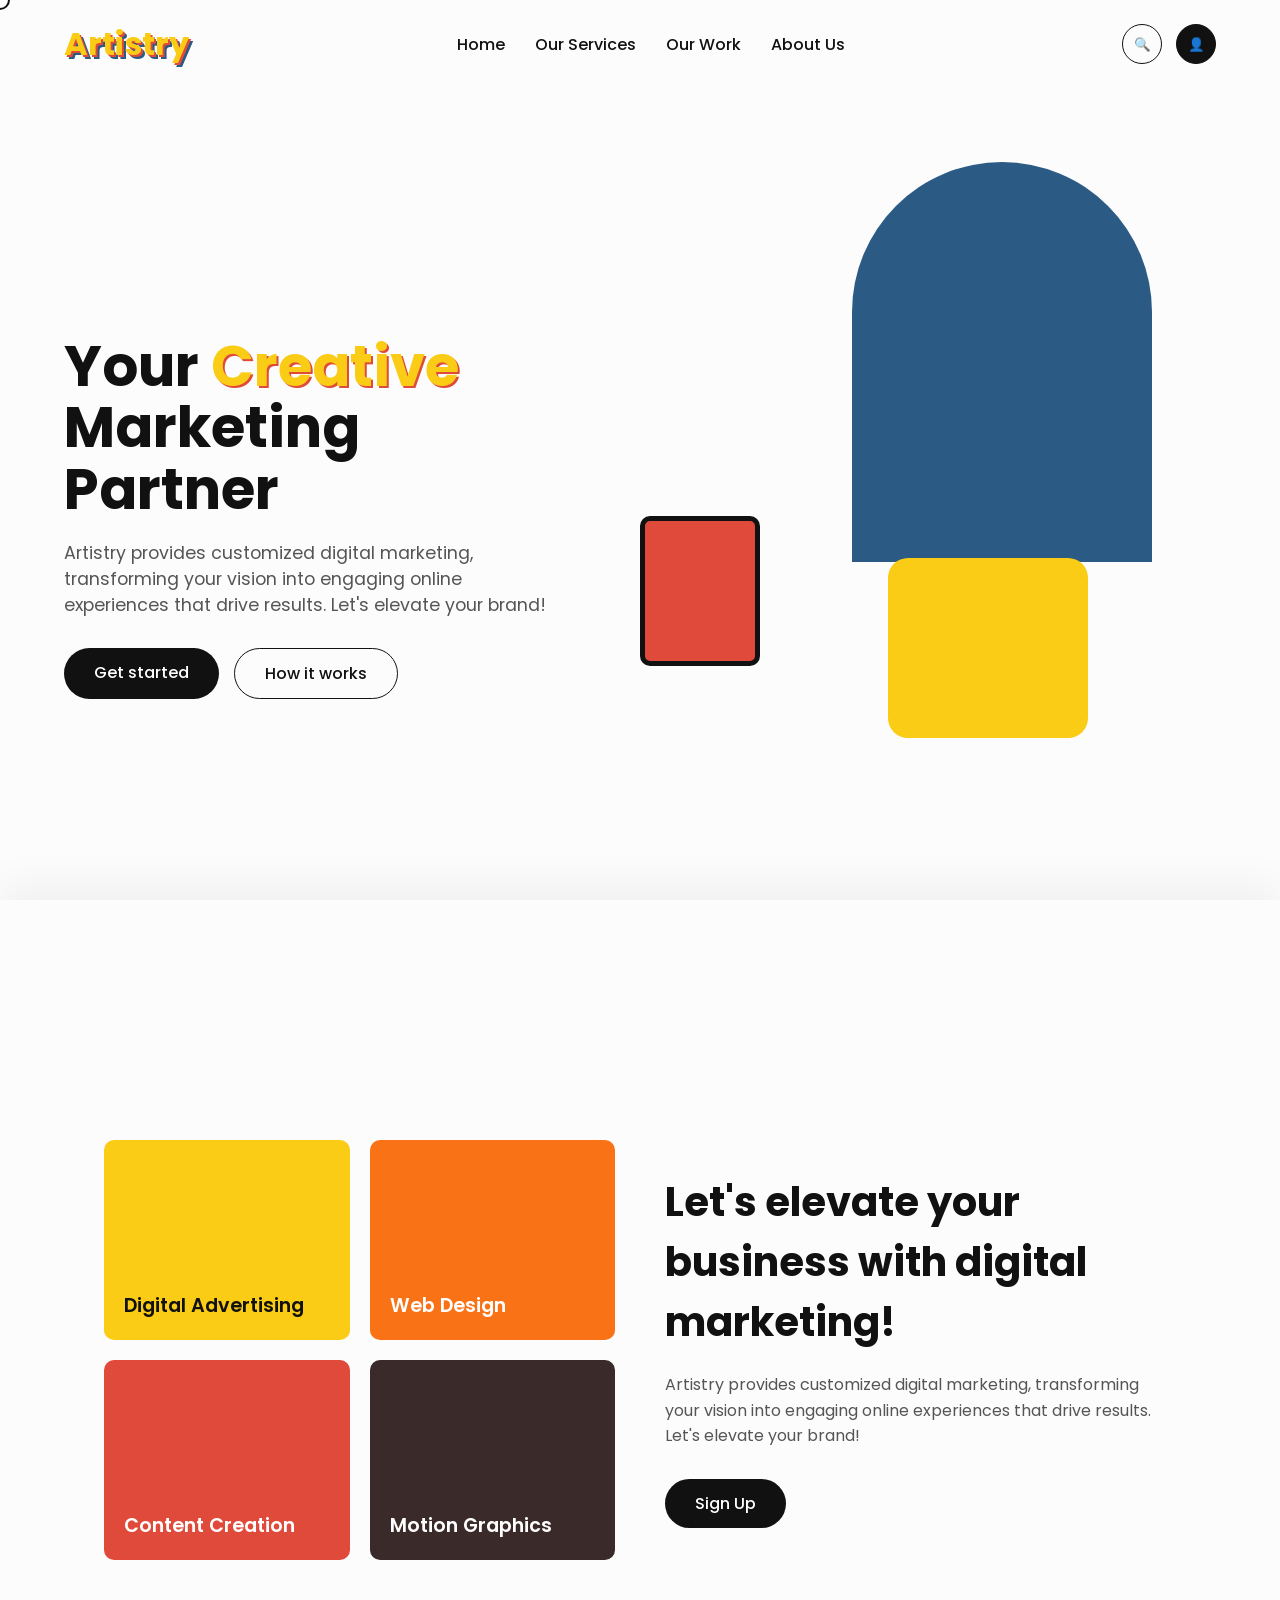
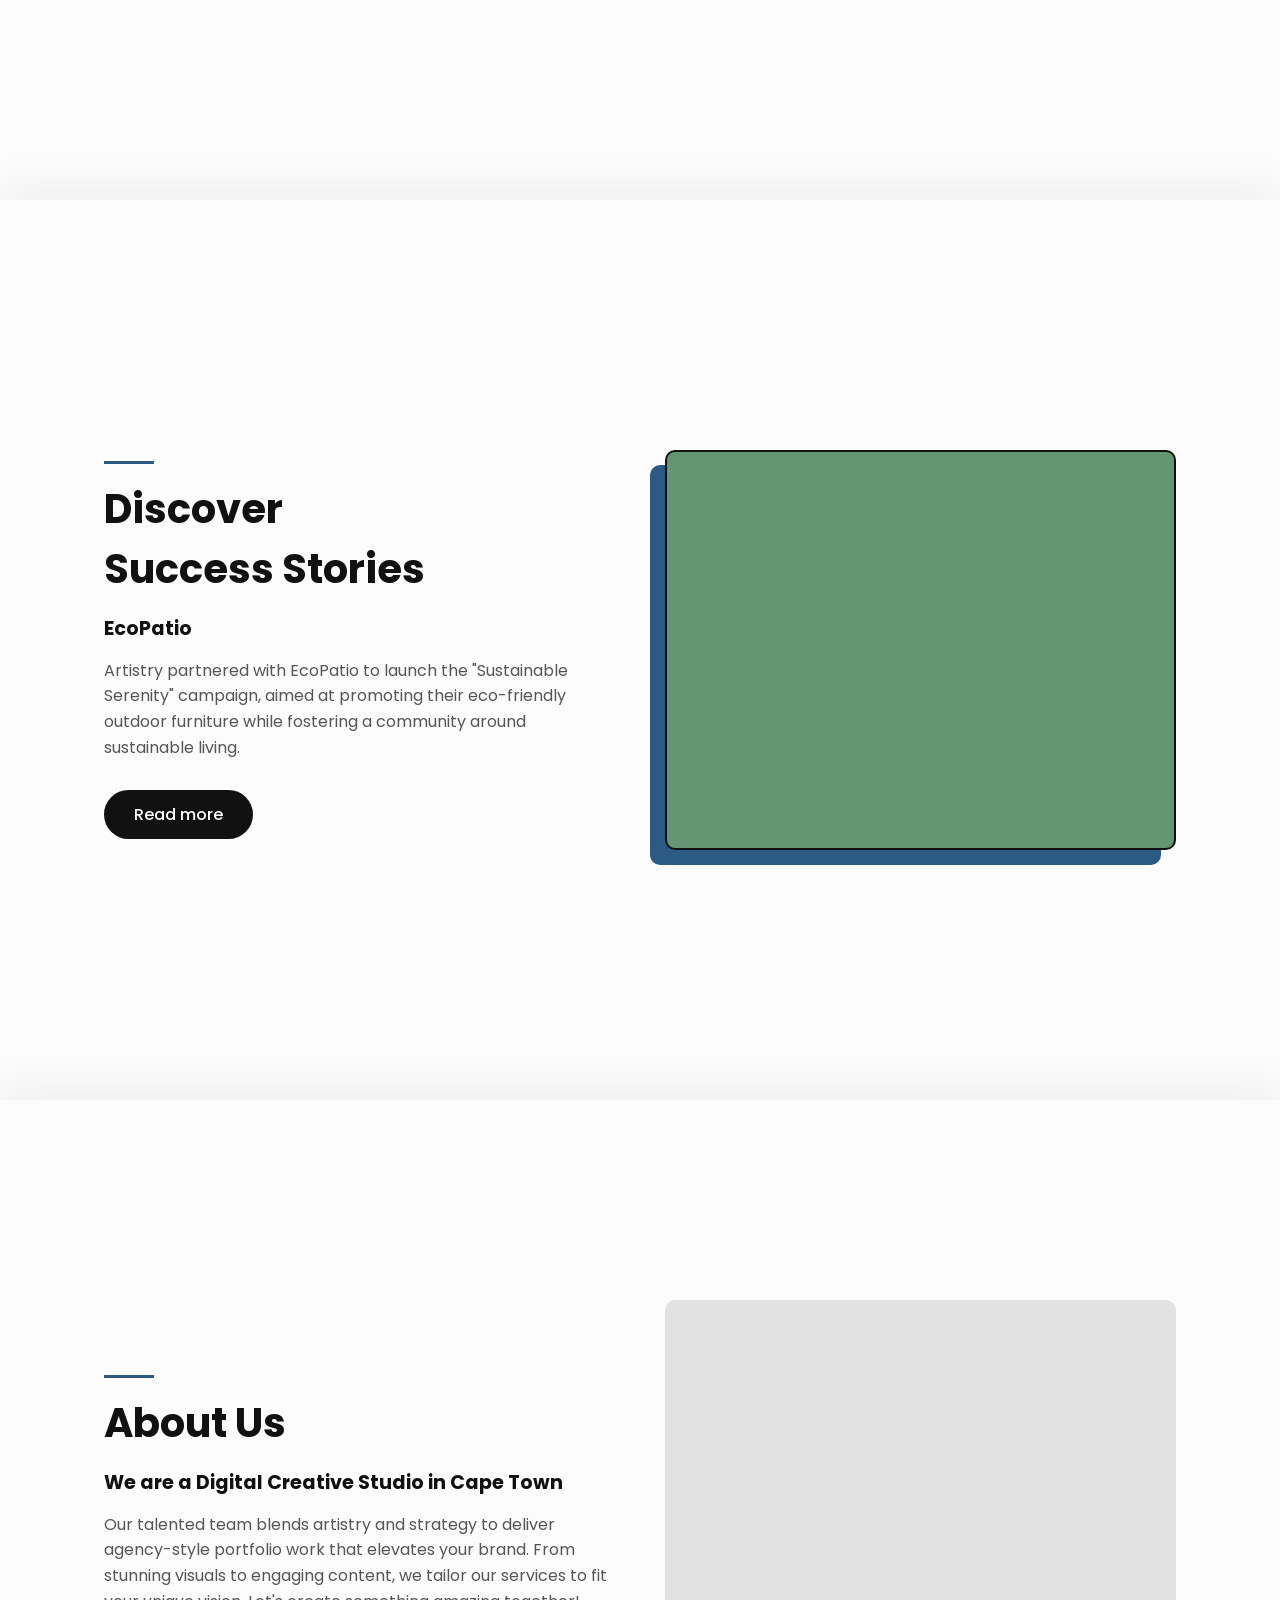
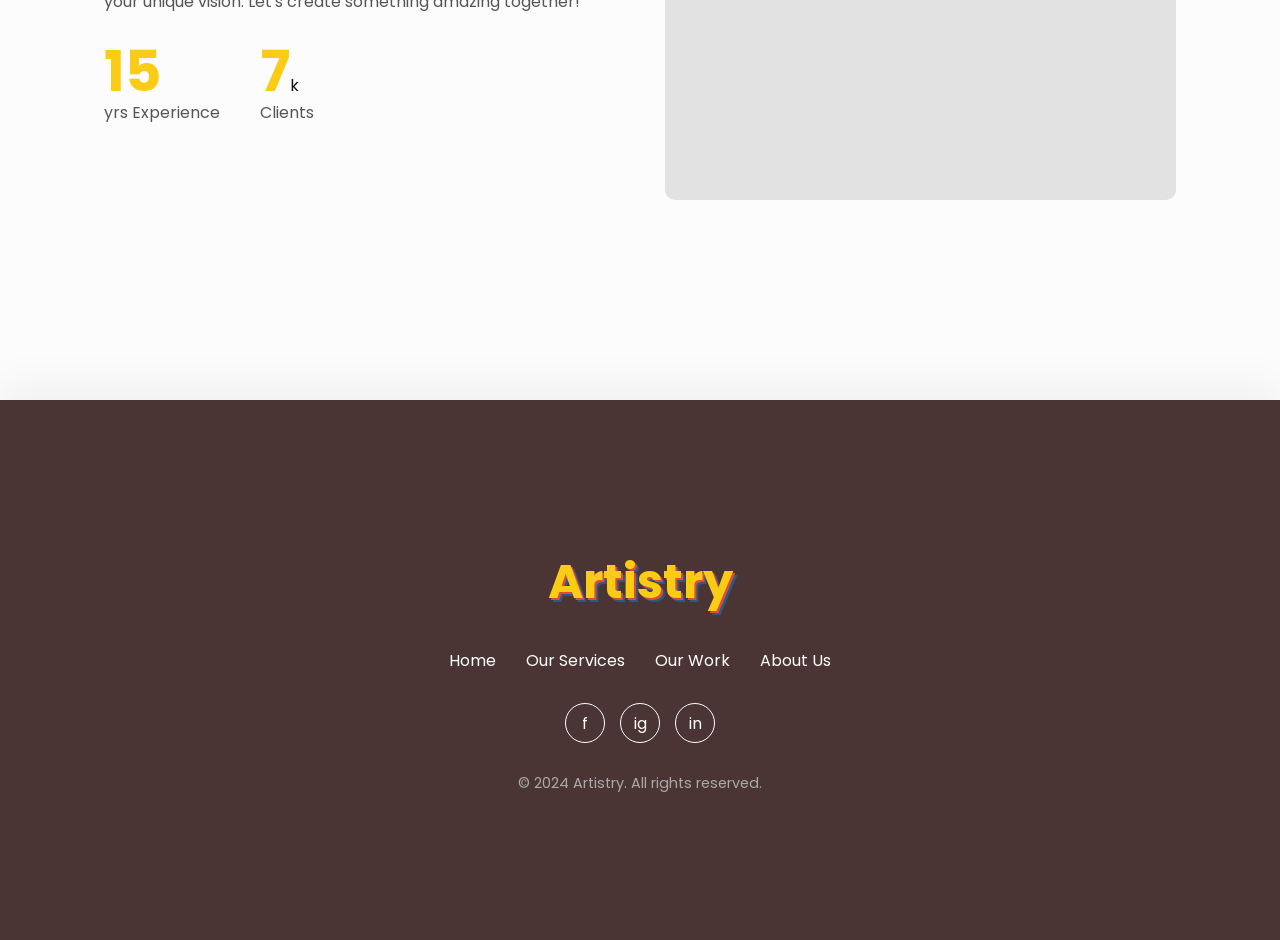
==== portfolio/index.html @ f127de45 "Rename portfolio page to index" ====
<!DOCTYPE html>
<html lang="en">
<head>
    <meta charset="UTF-8">
    <meta name="viewport" content="width=device-width, initial-scale=1.0">
    <title>Artistry | Digital Marketing Partner</title>
    <!-- Updated CSS File Reference -->
    <link rel="stylesheet" href="portfolio1.css">
    <link rel="preconnect" href="https://fonts.googleapis.com">
    <link rel="preconnect" href="https://fonts.gstatic.com" crossorigin>
    <link href="https://fonts.googleapis.com/css2?family=Poppins:wght@300;400;500;600;700&display=swap" rel="stylesheet">
</head>
<body>
    <!-- Custom Cursor -->
    <div class="custom-cursor"></div>

    <!-- Navigation -->
    <header class="navbar">
        <div class="logo">Artistry</div>
        <nav>
            <a href="#home">Home</a>
            <a href="#services">Our Services</a>
            <a href="#work">Our Work</a>
            <a href="#about">About Us</a>
        </nav>
        <div class="nav-actions">
            <button class="icon-btn">🔍</button>
            <button class="icon-btn profile">👤</button>
        </div>
    </header>

    <!-- Main Container for Stacking Effect -->
    <main class="stacking-container">

        <!-- SECTION 1: Hero (Full Screen, Parallax, Day-to-Night) -->
        <section id="home" class="hero stack-section">
            <div class="day-night-overlay"></div>

            <div class="hero-content parallax" data-speed="0.2">
                <h1>Your <span class="highlight">Creative</span><br>Marketing Partner</h1>
                <p>Artistry provides customized digital marketing, transforming your vision into engaging online experiences that drive results. Let's elevate your brand!</p>
                <div class="hero-buttons">
                    <a href="#" class="btn btn-primary">Get started</a>
                    <a href="#" class="btn btn-secondary">How it works</a>
                </div>
            </div>

            <!-- Parallax Decorative Elements -->
            <div class="hero-visuals">
                <div class="graphic-element lamp parallax" data-speed="0.05"></div>
                <div class="graphic-element frame parallax" data-speed="0.4"></div>
                <div class="graphic-element chair parallax" data-speed="0.15"></div>
            </div>
        </section>

        <!-- SECTION 2: Services -->
        <section id="services" class="services stack-section">
            <div class="services-grid">
                <div class="service-cards">
                    <div class="card card-yellow">Digital Advertising</div>
                    <div class="card card-orange">Web Design</div>
                    <div class="card card-red">Content Creation</div>
                    <div class="card card-dark">Motion Graphics</div>
                </div>
                <div class="services-text">
                    <h2>Let's elevate your business with digital marketing!</h2>
                    <p>Artistry provides customized digital marketing, transforming your vision into engaging online experiences that drive results. Let's elevate your brand!</p>
                    <a href="#" class="btn btn-primary">Sign Up</a>
                </div>
            </div>
        </section>

        <!-- SECTION 3: Success Stories -->
        <section id="work" class="success-stories stack-section">
            <div class="stories-container">
                <div class="stories-text">
                    <div class="section-line"></div>
                    <h2>Discover<br>Success Stories</h2>
                    <h3>EcoPatio</h3>
                    <p>Artistry partnered with EcoPatio to launch the "Sustainable Serenity" campaign, aimed at promoting their eco-friendly outdoor furniture while fostering a community around sustainable living.</p>
                    <a href="#" class="btn btn-primary">Read more</a>
                </div>
                <div class="stories-visual">
                    <!-- Placeholder for the papercraft image -->
                    <div class="visual-box"></div>
                </div>
            </div>
        </section>

        <!-- SECTION 4: About Us -->
        <section id="about" class="about-us stack-section">
            <div class="about-container">
                <div class="about-text">
                    <div class="section-line"></div>
                    <h2>About Us</h2>
                    <h3>We are a Digital Creative Studio in Cape Town</h3>
                    <p>Our talented team blends artistry and strategy to deliver agency-style portfolio work that elevates your brand. From stunning visuals to engaging content, we tailor our services to fit your unique vision. Let's create something amazing together!</p>
                    <div class="stats">
                        <div class="stat-item">
                            <span class="stat-number" data-target="15">0</span>
                            <span class="stat-label">yrs Experience</span>
                        </div>
                        <div class="stat-item">
                            <span class="stat-number" data-target="7">0</span>k
                            <span class="stat-label">Clients</span>
                        </div>
                    </div>
                </div>
                <div class="about-image">
                    <div class="image-placeholder"></div>
                </div>
            </div>
        </section>

        <!-- SECTION 5: Footer -->
        <footer class="footer stack-section">
            <div class="footer-container">
                <h2 class="footer-logo">Artistry</h2>
                <nav class="footer-nav">
                    <a href="#home">Home</a>
                    <a href="#services">Our Services</a>
                    <a href="#work">Our Work</a>
                    <a href="#about">About Us</a>
                </nav>
                <div class="social-icons">
                    <a href="#" class="social-icon">f</a>
                    <a href="#" class="social-icon">ig</a>
                    <a href="#" class="social-icon">in</a>
                </div>
                <p class="copyright">&copy; 2024 Artistry. All rights reserved.</p>
            </div>
        </footer>

    </main>

    <!-- Updated JS File Reference -->
    <script src="portfolio1.js"></script>
</body>
</html>
---- portfolio/portfolio1.css ----
/* --- Base & Reset --- */
* {
    margin: 0;
    padding: 0;
    box-sizing: border-box;
    cursor: none; /* Hide default cursor for custom cursor */
}

body {
    font-family: 'Poppins', sans-serif;
    color: #111;
    background-color: #fcfcfc;
    overflow-x: hidden;
}

/* Custom Cursor */
.custom-cursor {
    width: 20px;
    height: 20px;
    border: 2px solid #111;
    border-radius: 50%;
    position: fixed;
    pointer-events: none;
    z-index: 9999;
    transform: translate(-50%, -50%);
    transition: transform 0.1s ease-out, background-color 0.2s ease;
}

/* --- Navigation --- */
.navbar {
    position: fixed;
    top: 0;
    width: 100%;
    display: flex;
    justify-content: space-between;
    align-items: center;
    padding: 20px 5%;
    z-index: 100;
    background: transparent;
    transition: background 0.3s ease;
}

.logo {
    font-size: 2rem;
    font-weight: 700;
    color: #facc15;
    text-shadow: 2px 2px 0px #e04a3a, 4px 4px 0px #2b5b84;
}

.navbar nav {
    display: flex;
    gap: 30px;
}

.navbar nav a {
    text-decoration: none;
    color: #111;
    font-weight: 500;
    transition: color 0.3s;
}

.navbar nav a:hover {
    color: #e04a3a;
}

.nav-actions .icon-btn {
    background: none;
    border: 1px solid #111;
    border-radius: 50%;
    width: 40px;
    height: 40px;
    margin-left: 10px;
}

.nav-actions .profile {
    background: #111;
    color: #fff;
}

/* --- Stacking Container Logic --- */
.stacking-container {
    position: relative;
}

.stack-section {
    position: sticky;
    top: 0;
    min-height: 100vh;
    width: 100%;
    overflow: hidden;
    background-color: #fcfcfc; /* Default background masks the previous section */
    box-shadow: 0 -15px 40px rgba(0, 0, 0, 0.05); /* Shadow for depth when stacking */
    display: flex;
    align-items: center;
    justify-content: center;
}

/* --- Buttons --- */
.btn {
    padding: 12px 30px;
    border-radius: 30px;
    text-decoration: none;
    font-weight: 500;
    display: inline-block;
    transition: transform 0.2s, box-shadow 0.2s;
}

.btn:hover {
    transform: translateY(-3px);
    box-shadow: 0 5px 15px rgba(0,0,0,0.1);
}

.btn-primary {
    background: #111;
    color: #fff;
}

.btn-secondary {
    background: transparent;
    color: #111;
    border: 1px solid #111;
}

/* --- Section 1: Hero --- */
.hero {
    background-color: #fcfcfc; /* Day background */
    justify-content: flex-start;
    padding: 0 5%;
    z-index: 1; /* Bottom of the stack */
}

/* The Blue Hue Nighttime Overlay */
.day-night-overlay {
    position: absolute;
    top: 0;
    left: 0;
    width: 100%;
    height: 100%;
    background: linear-gradient(135deg, #0f172a 0%, #1e3a8a 100%);
    opacity: 0; /* Starts hidden, JS handles scroll fade */
    z-index: 1;
    pointer-events: none;
    mix-blend-mode: multiply; /* Blends nicely with background elements */
    transition: opacity 0.1s ease-out;
}

.hero-content {
    max-width: 500px;
    z-index: 2;
    position: relative;
    margin-top: 15vh;
}

.hero h1 {
    font-size: 3.5rem;
    line-height: 1.1;
    margin-bottom: 20px;
}

.hero .highlight {
    color: #facc15;
    text-shadow: 2px 2px 0px #e04a3a;
}

.hero p {
    font-size: 1.1rem;
    color: #555;
    margin-bottom: 30px;
}

.hero-buttons {
    display: flex;
    gap: 15px;
}

.hero-visuals {
    position: absolute;
    right: 5%;
    top: 10%;
    width: 50%;
    height: 80%;
    z-index: 0;
}

/* Placeholder styles for hero visual elements to demonstrate parallax */
.graphic-element {
    position: absolute;
    border-radius: 10px;
}

.lamp {
    width: 300px;
    height: 400px;
    background: #2b5b84;
    right: 10%;
    top: 10%;
    border-radius: 200px 200px 0 0;
}

.chair {
    width: 200px;
    height: 180px;
    background: #facc15;
    right: 20%;
    bottom: 10%;
    border-radius: 20px;
}

.frame {
    width: 120px;
    height: 150px;
    background: #e04a3a;
    left: 10%;
    bottom: 20%;
    border: 5px solid #111;
}

/* --- Section 2: Services --- */
.services {
    z-index: 2;
}

.services-grid {
    display: flex;
    max-width: 1200px;
    gap: 50px;
    align-items: center;
    width: 100%;
    padding: 0 5%;
}

.service-cards {
    flex: 1;
    display: grid;
    grid-template-columns: 1fr 1fr;
    gap: 20px;
    position: relative;
}

.card {
    height: 200px;
    border-radius: 10px;
    display: flex;
    align-items: flex-end;
    padding: 20px;
    font-size: 1.2rem;
    font-weight: 600;
    color: #fff;
}

.card-yellow { background: #facc15; color: #111; }
.card-orange { background: #f97316; }
.card-red { background: #e04a3a; }
.card-dark { background: #3a2a2a; }

.services-text {
    flex: 1;
}

.services-text h2 {
    font-size: 2.5rem;
    margin-bottom: 20px;
}

.services-text p {
    color: #555;
    margin-bottom: 30px;
    line-height: 1.6;
}

/* --- Section 3: Success Stories --- */
.success-stories {
    z-index: 3;
    background-color: #fcfcfc;
}

.stories-container {
    display: flex;
    max-width: 1200px;
    gap: 50px;
    align-items: center;
    width: 100%;
    padding: 0 5%;
}

.section-line {
    width: 50px;
    height: 3px;
    background-color: #2b5b84;
    margin-bottom: 15px;
}

.stories-text { flex: 1; }
.stories-text h2 { font-size: 2.5rem; margin-bottom: 15px; }
.stories-text h3 { font-size: 1.2rem; margin-bottom: 15px; }
.stories-text p { color: #555; margin-bottom: 30px; line-height: 1.6; }

.stories-visual {
    flex: 1;
}

.visual-box {
    width: 100%;
    height: 400px;
    background: #649673; /* Green background from image */
    border-radius: 10px;
    border: 2px solid #111;
    box-shadow: -15px 15px 0px #2b5b84;
}

/* --- Section 4: About Us --- */
.about-us {
    z-index: 4;
}

.about-container {
    display: flex;
    max-width: 1200px;
    gap: 50px;
    align-items: center;
    width: 100%;
    padding: 0 5%;
}

.about-text { flex: 1; }
.about-text h2 { font-size: 2.5rem; margin-bottom: 15px; }
.about-text h3 { font-size: 1.2rem; margin-bottom: 15px; }
.about-text p { color: #555; margin-bottom: 30px; line-height: 1.6; }

.stats {
    display: flex;
    gap: 40px;
}

.stat-number {
    font-size: 3.5rem;
    font-weight: 700;
    color: #facc15;
    line-height: 1;
}

.stat-label {
    display: block;
    color: #555;
}

.about-image { flex: 1; }
.image-placeholder {
    width: 100%;
    height: 500px;
    background: #e2e2e2;
    border-radius: 10px;
}

/* --- Section 5: Footer --- */
.footer {
    z-index: 5;
    background-color: #4a3434;
    color: #fff;
    min-height: 60vh; /* Footer doesn't need to be full screen */
}

.footer-container {
    text-align: center;
    width: 100%;
}

.footer-logo {
    font-size: 3rem;
    color: #facc15;
    text-shadow: 2px 2px 0px #e04a3a, 4px 4px 0px #2b5b84;
    margin-bottom: 30px;
}

.footer-nav {
    display: flex;
    justify-content: center;
    gap: 30px;
    margin-bottom: 30px;
}

.footer-nav a {
    color: #fff;
    text-decoration: none;
    transition: color 0.3s;
}

.footer-nav a:hover { color: #facc15; }

.social-icons {
    display: flex;
    justify-content: center;
    gap: 15px;
    margin-bottom: 30px;
}

.social-icon {
    width: 40px;
    height: 40px;
    border: 1px solid #fff;
    border-radius: 50%;
    display: flex;
    align-items: center;
    justify-content: center;
    color: #fff;
    text-decoration: none;
    transition: background 0.3s, color 0.3s;
}

.social-icon:hover {
    background: #fff;
    color: #4a3434;
}

.copyright {
    color: #aaa;
    font-size: 0.9rem;
}

/* Mobile Responsiveness */
@media (max-width: 768px) {
    .services-grid, .stories-container, .about-container {
        flex-direction: column;
    }
    .hero-visuals { display: none; }
    .hero h1 { font-size: 2.5rem; }
    .navbar nav { display: none; }
}
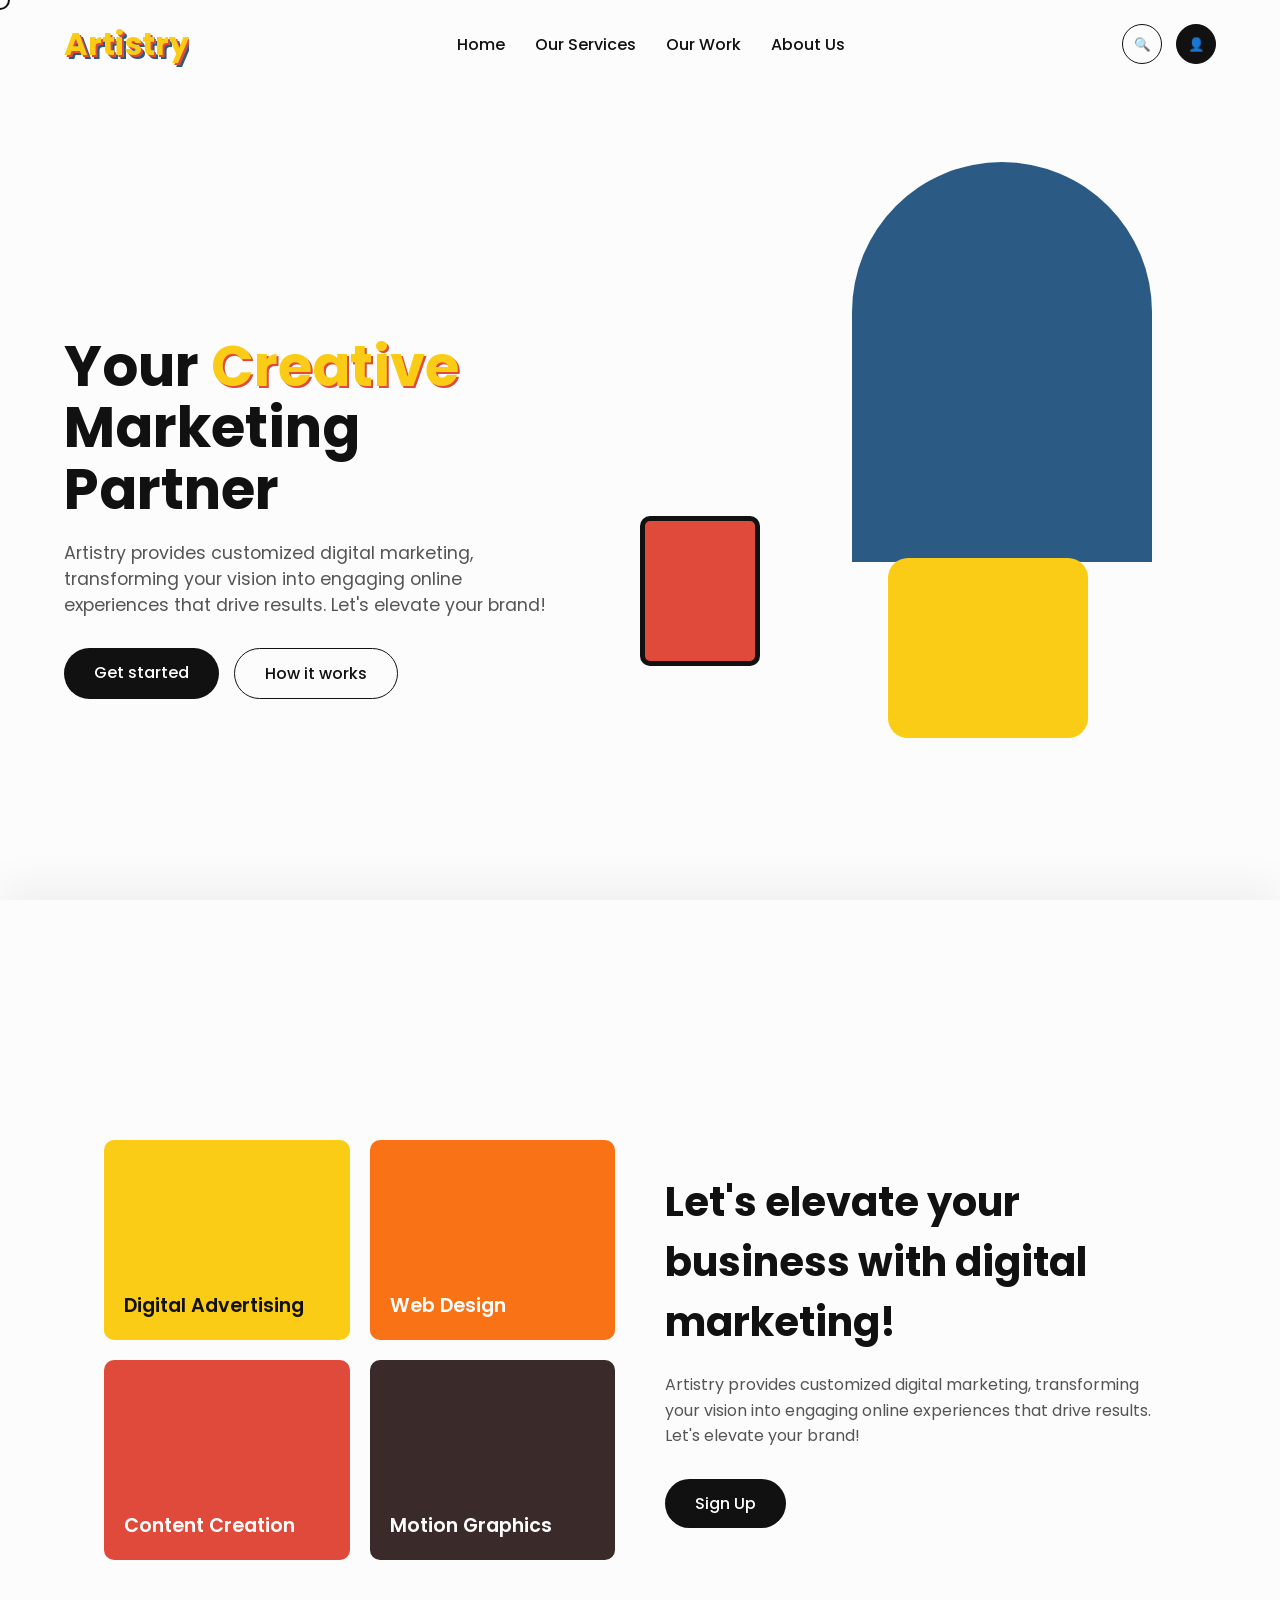
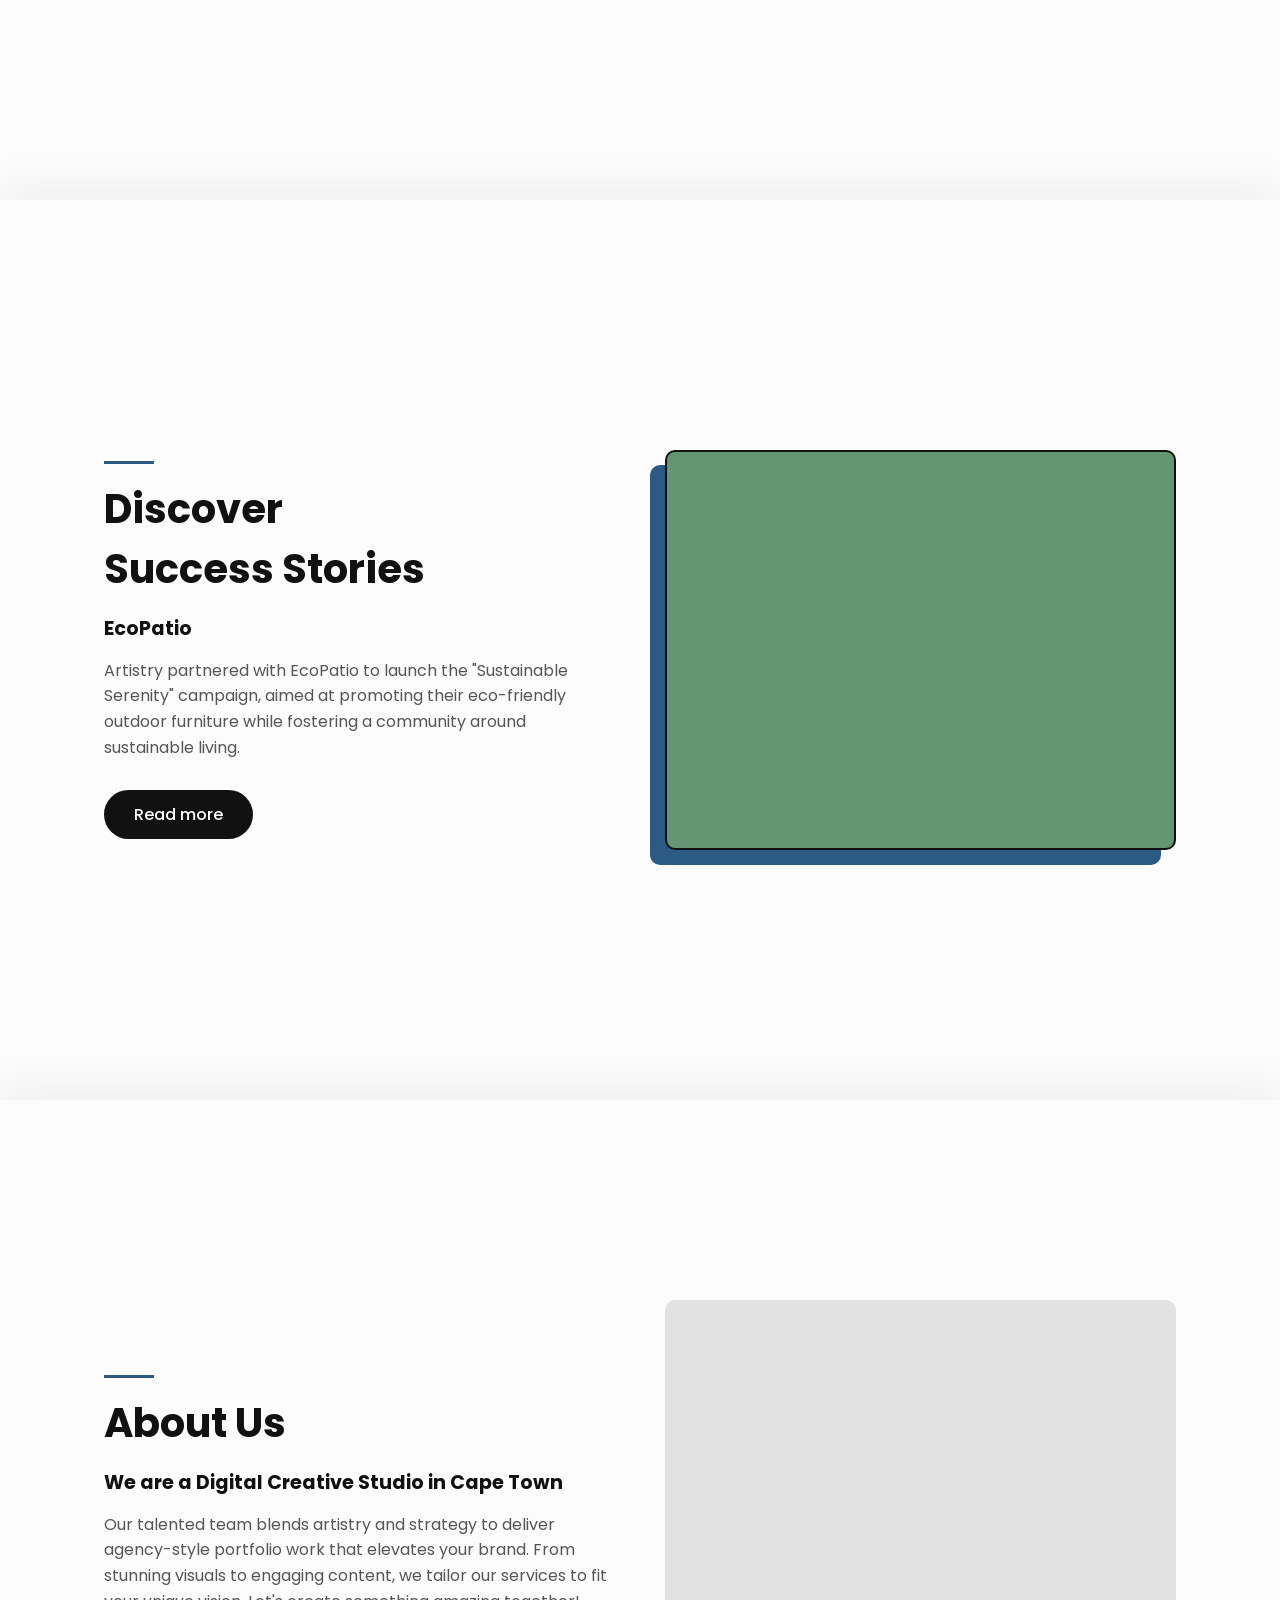
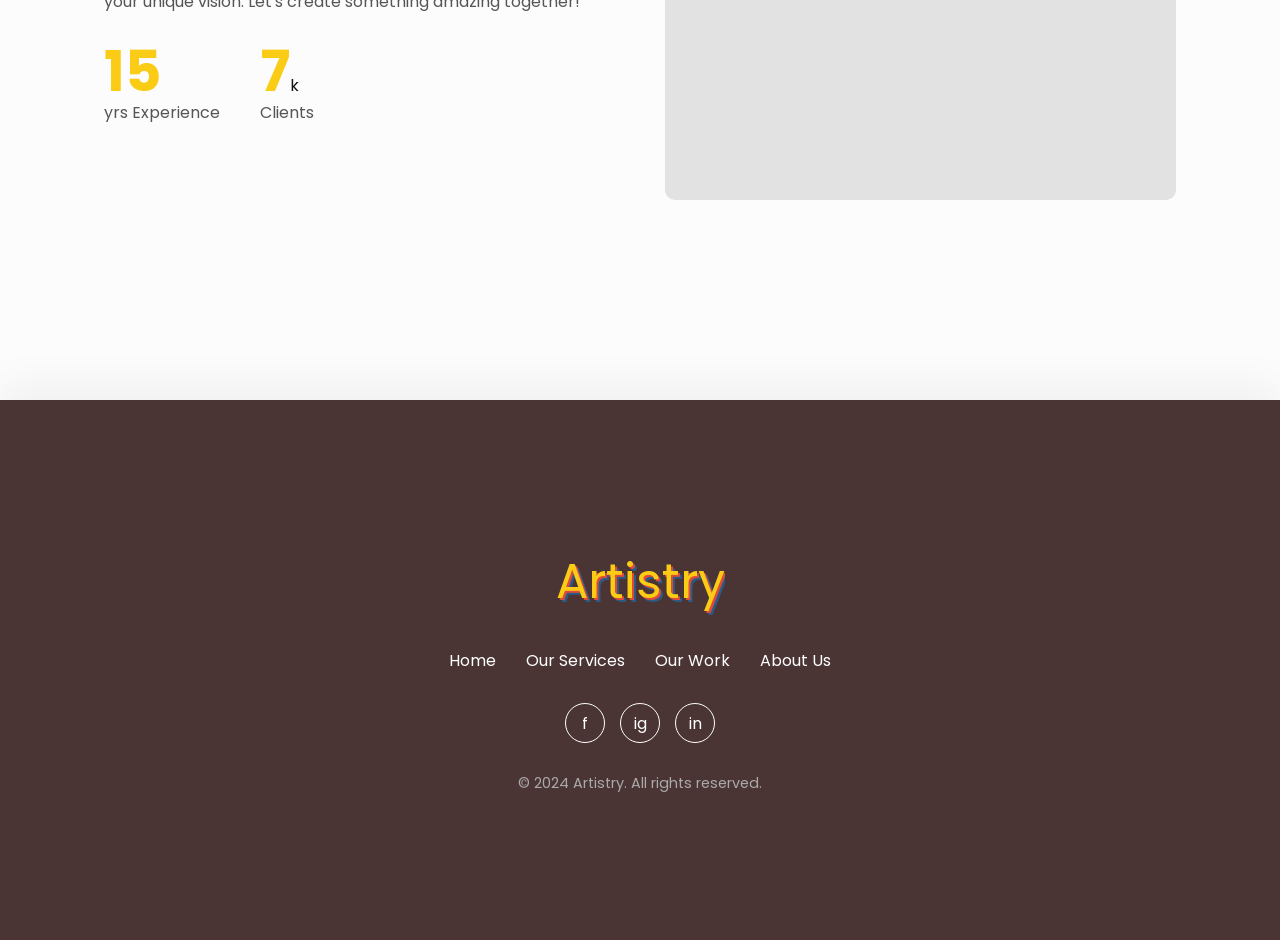
==== commit 45487dc7: "Update portfolio section" ====
--- a/portfolio/index.html
+++ b/portfolio/index.html
@@ -16,7 +16,16 @@
 
     <!-- Navigation -->
     <header class="navbar">
-        <div class="logo">Artistry</div>
+       <!-- Uploadable Header Logo -->
+<div class="logo-container top-logo">
+    <label for="nav-logo-input" class="logo-label">
+        <span id="nav-logo-text" class="logo-text logo">Artistry</span>
+        <img id="nav-logo-img" class="logo-img hidden" alt="Header Logo">
+        <span class="upload-overlay">Upload Logo</span>
+    </label>
+    <input type="file" id="nav-logo-input" accept="image/*" style="display: none;">
+</div>
+
         <nav>
             <a href="#home">Home</a>
             <a href="#services">Our Services</a>
@@ -115,7 +124,16 @@
         <!-- SECTION 5: Footer -->
         <footer class="footer stack-section">
             <div class="footer-container">
-                <h2 class="footer-logo">Artistry</h2>
+<!-- Uploadable Footer Logo -->
+<div class="logo-container footer-logo-container">
+    <label for="footer-logo-input" class="logo-label">
+        <span id="footer-logo-text" class="logo-text footer-logo">Artistry</span>
+        <img id="footer-logo-img" class="logo-img hidden" alt="Footer Logo">
+        <span class="upload-overlay">Upload Logo</span>
+    </label>
+    <input type="file" id="footer-logo-input" accept="image/*" style="display: none;">
+</div>
+
                 <nav class="footer-nav">
                     <a href="#home">Home</a>
                     <a href="#services">Our Services</a>
--- a/portfolio/portfolio1.css
+++ b/portfolio/portfolio1.css
@@ -11,6 +11,74 @@
     color: #111;
     background-color: #fcfcfc;
     overflow-x: hidden;
+}
+/* --- Dynamic Uploadable Logo Styles --- */
+.logo-container {
+    position: relative;
+    display: inline-block;
+    z-index: 101; /* Ensure it stays above overlays */
+}
+
+.logo-label {
+    position: relative;
+    display: flex;
+    align-items: center;
+    justify-content: center;
+    cursor: pointer;
+    overflow: hidden;
+    border-radius: 6px;
+    transition: outline 0.2s ease, transform 0.2s ease;
+}
+
+/* Subtle dash outline when hovering to signal it's interactive */
+.logo-label:hover {
+    outline: 2px dashed #facc15;
+    outline-offset: 4px;
+    transform: scale(1.03);
+}
+
+.logo-img {
+    max-height: 45px;
+    width: auto;
+    object-fit: contain;
+    display: block;
+}
+
+/* Adjust size limit for the footer logo */
+.footer-logo-container .logo-img {
+    max-height: 65px;
+    margin: 0 auto;
+}
+
+/* Visual cue appearing on hover to tell the user they can upload */
+.upload-overlay {
+    position: absolute;
+    top: 0;
+    left: 0;
+    width: 100%;
+    height: 100%;
+    background: rgba(15, 23, 42, 0.85); /* Deep dark blue overlay */
+    color: #facc15;
+    font-size: 0.7rem;
+    font-weight: 600;
+    display: flex;
+    align-items: center;
+    justify-content: center;
+    opacity: 0;
+    transition: opacity 0.2s ease;
+    pointer-events: none;
+    text-transform: uppercase;
+    letter-spacing: 1px;
+    border-radius: 4px;
+}
+
+.logo-label:hover .upload-overlay {
+    opacity: 1;
+}
+
+/* Utility to toggle between text fallback and uploaded image */
+.hidden {
+    display: none !important;
 }
 
 /* Custom Cursor */
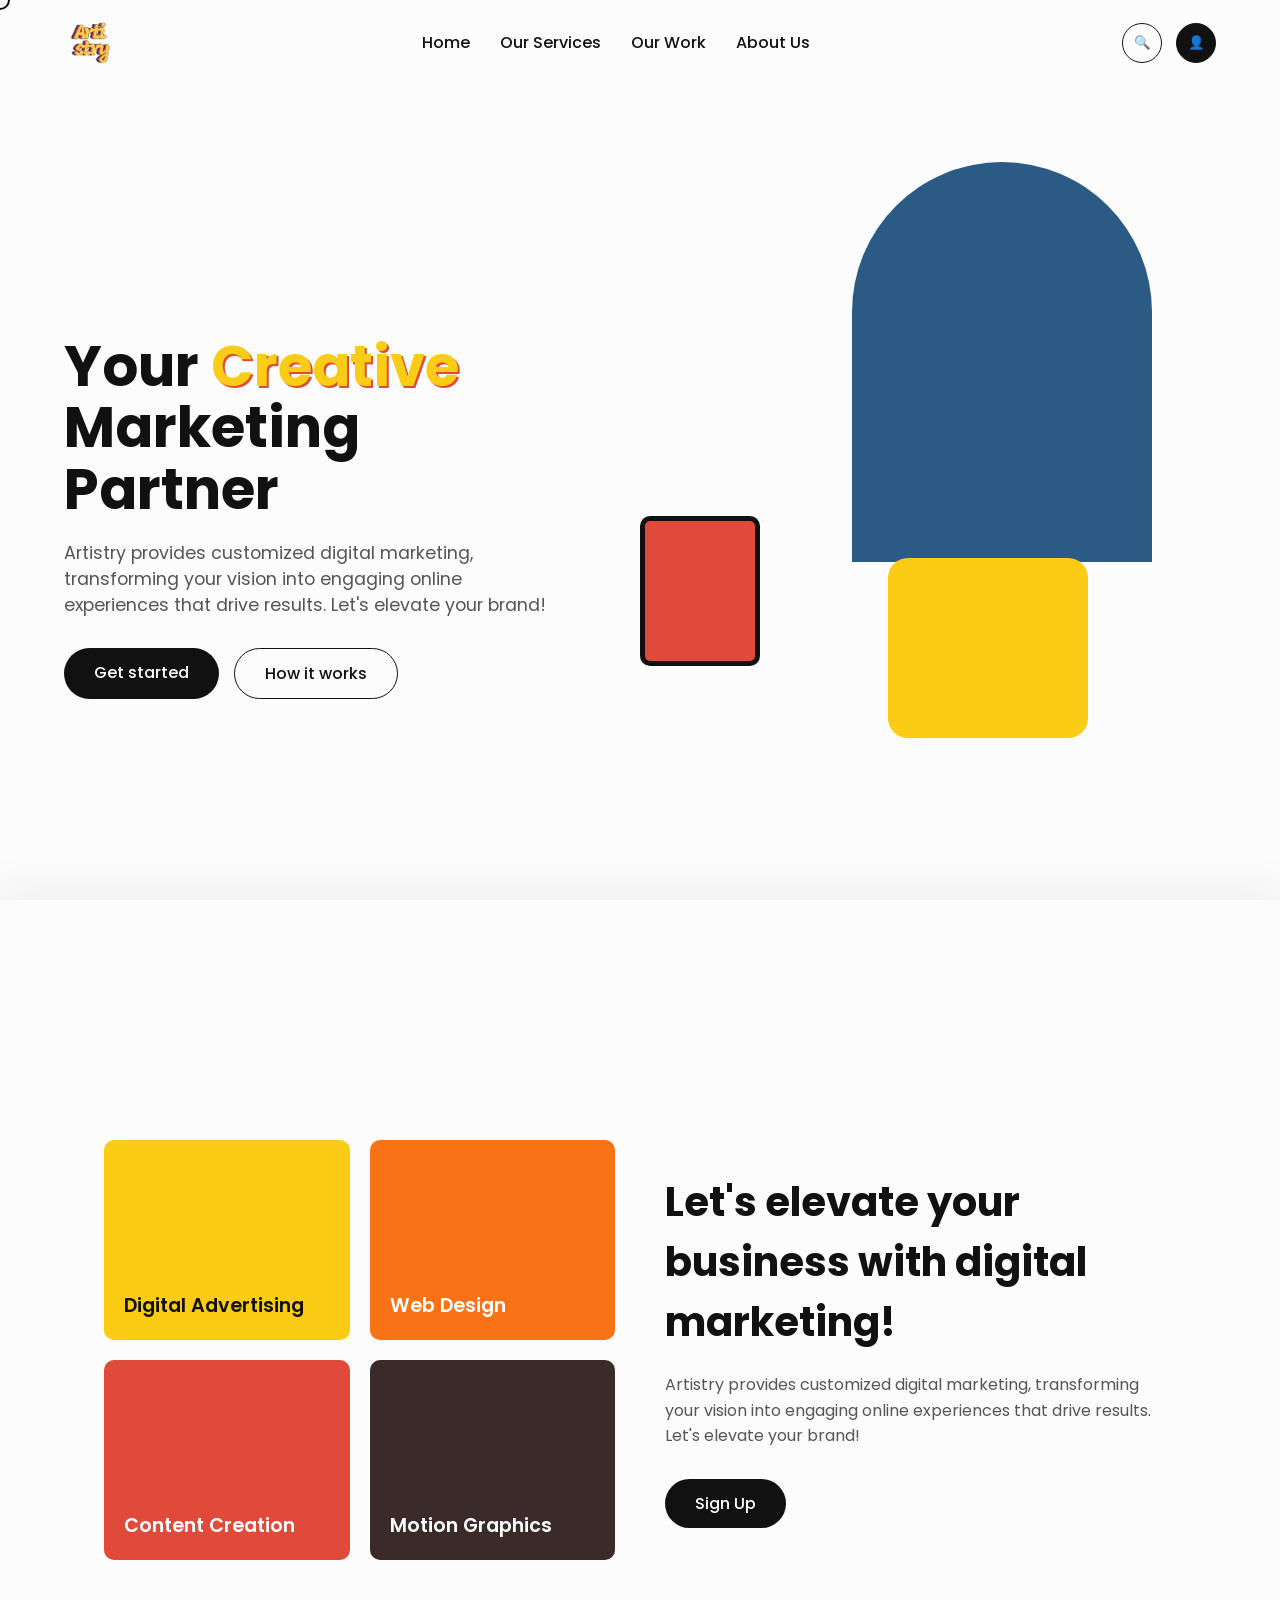
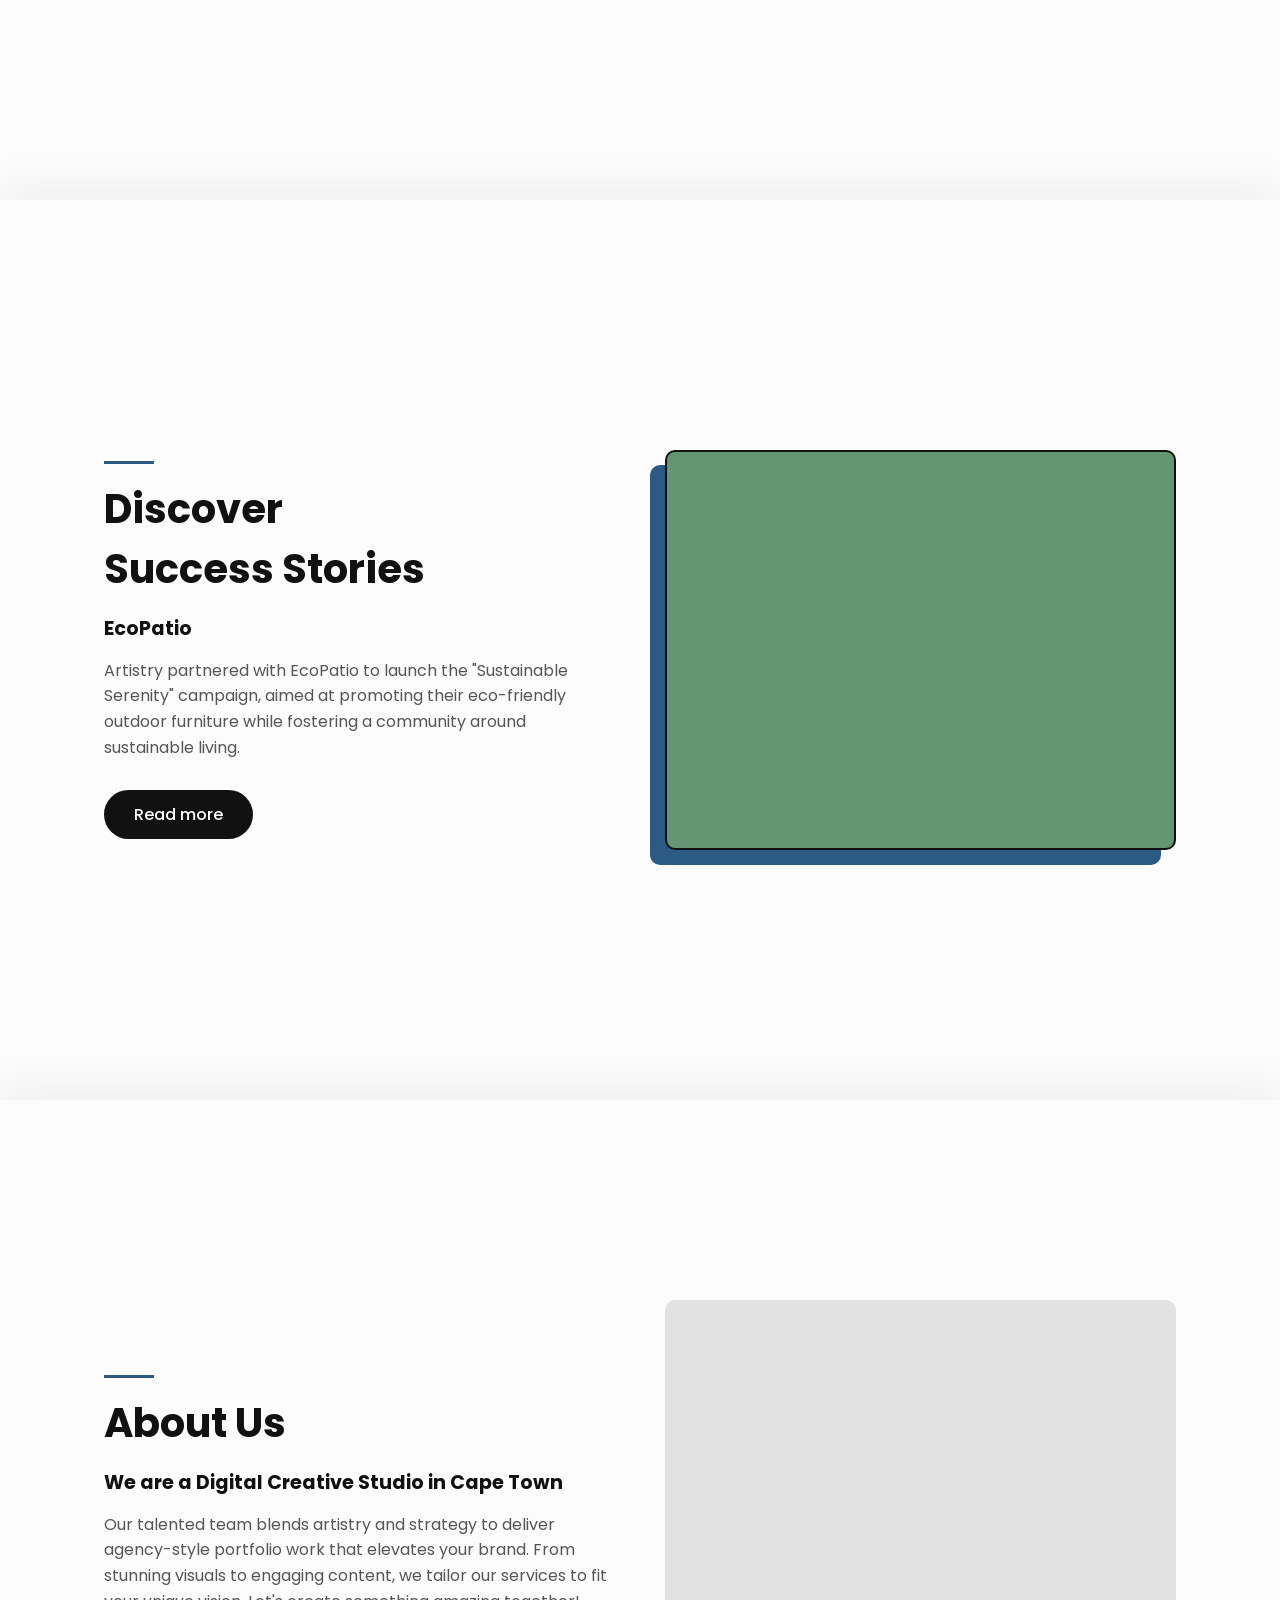
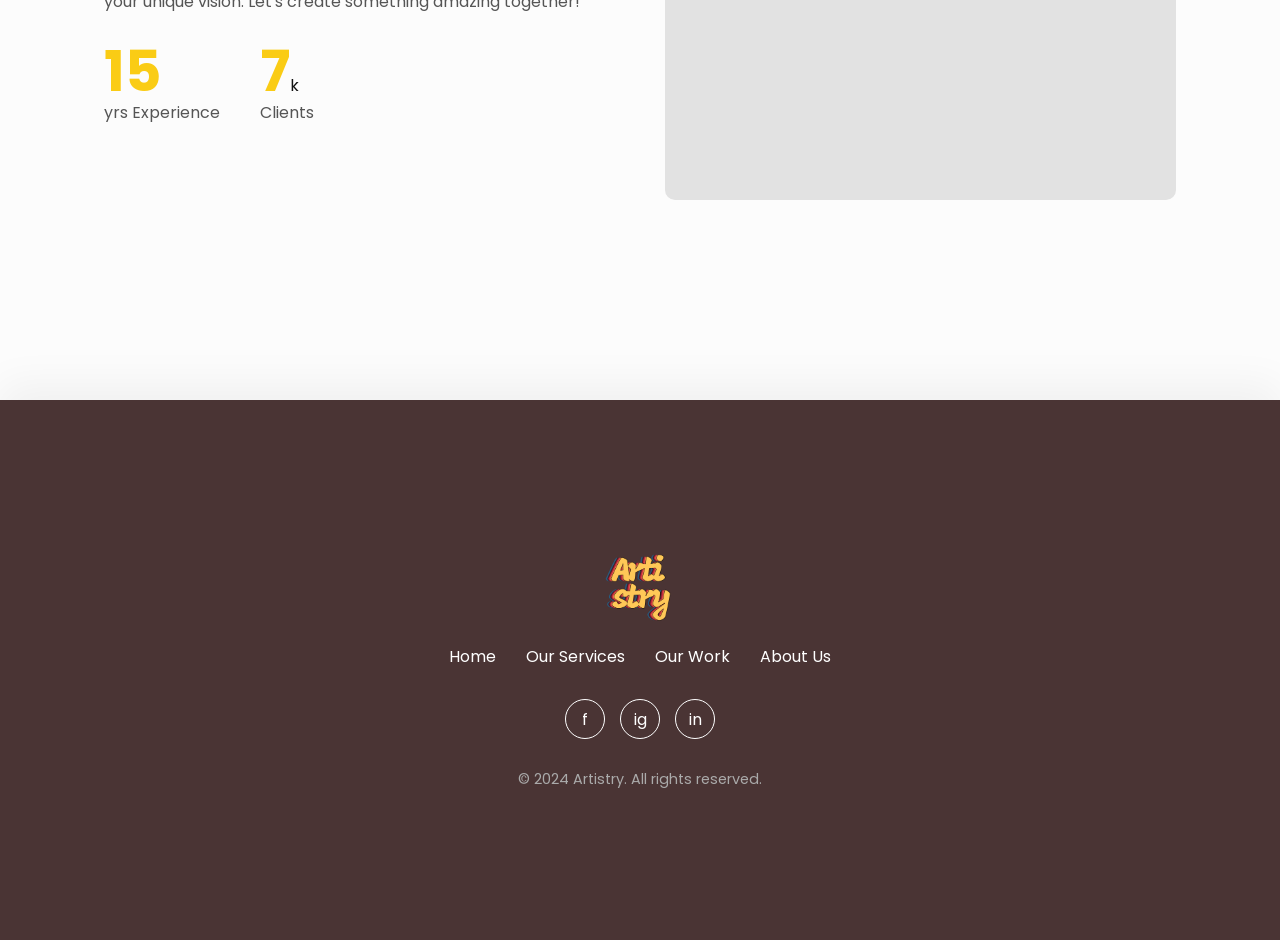
==== commit d228e0d4: "Update portfolio page and assets" ====
--- a/portfolio/index.html
+++ b/portfolio/index.html
@@ -16,16 +16,10 @@
 
     <!-- Navigation -->
     <header class="navbar">
-       <!-- Uploadable Header Logo -->
-<div class="logo-container top-logo">
-    <label for="nav-logo-input" class="logo-label">
-        <span id="nav-logo-text" class="logo-text logo">Artistry</span>
-        <img id="nav-logo-img" class="logo-img hidden" alt="Header Logo">
-        <span class="upload-overlay">Upload Logo</span>
-    </label>
-    <input type="file" id="nav-logo-input" accept="image/*" style="display: none;">
-</div>
-
+<!-- Static Header Logo -->
+<a href="#" class="logo-link">
+    <img src="images/logo.png" alt="Artistry Logo" class="logo-img">
+</a>
         <nav>
             <a href="#home">Home</a>
             <a href="#services">Our Services</a>
@@ -124,14 +118,9 @@
         <!-- SECTION 5: Footer -->
         <footer class="footer stack-section">
             <div class="footer-container">
-<!-- Uploadable Footer Logo -->
-<div class="logo-container footer-logo-container">
-    <label for="footer-logo-input" class="logo-label">
-        <span id="footer-logo-text" class="logo-text footer-logo">Artistry</span>
-        <img id="footer-logo-img" class="logo-img hidden" alt="Footer Logo">
-        <span class="upload-overlay">Upload Logo</span>
-    </label>
-    <input type="file" id="footer-logo-input" accept="image/*" style="display: none;">
+<!-- Static Footer Logo -->
+<div class="footer-logo-container">
+    <img src="images/logo.png" alt="Artistry Logo" class="footer-logo-img">
 </div>
 
                 <nav class="footer-nav">
--- a/portfolio/portfolio1.css
+++ b/portfolio/portfolio1.css
@@ -12,73 +12,34 @@
     background-color: #fcfcfc;
     overflow-x: hidden;
 }
-/* --- Dynamic Uploadable Logo Styles --- */
-.logo-container {
-    position: relative;
+/* --- Static Logo Styles --- */
+.logo-link {
     display: inline-block;
-    z-index: 101; /* Ensure it stays above overlays */
-}
-
-.logo-label {
-    position: relative;
-    display: flex;
-    align-items: center;
+    transition: transform 0.2s ease;
+}
+
+.logo-link:hover {
+    transform: scale(1.05); /* Soft, professional pop on hover */
+}
+
+.logo-img {
+    max-height: 45px; /* Ensures the logo sits perfectly inside your header */
+    width: auto;
+    display: block;
+    object-fit: contain;
+}
+
+.footer-logo-container {
+    display: flex;
     justify-content: center;
-    cursor: pointer;
-    overflow: hidden;
-    border-radius: 6px;
-    transition: outline 0.2s ease, transform 0.2s ease;
-}
-
-/* Subtle dash outline when hovering to signal it's interactive */
-.logo-label:hover {
-    outline: 2px dashed #facc15;
-    outline-offset: 4px;
-    transform: scale(1.03);
-}
-
-.logo-img {
-    max-height: 45px;
+    margin-bottom: 20px;
+}
+
+.footer-logo-img {
+    max-height: 75px; /* Slightly larger presence in the dark footer */
     width: auto;
+    display: block;
     object-fit: contain;
-    display: block;
-}
-
-/* Adjust size limit for the footer logo */
-.footer-logo-container .logo-img {
-    max-height: 65px;
-    margin: 0 auto;
-}
-
-/* Visual cue appearing on hover to tell the user they can upload */
-.upload-overlay {
-    position: absolute;
-    top: 0;
-    left: 0;
-    width: 100%;
-    height: 100%;
-    background: rgba(15, 23, 42, 0.85); /* Deep dark blue overlay */
-    color: #facc15;
-    font-size: 0.7rem;
-    font-weight: 600;
-    display: flex;
-    align-items: center;
-    justify-content: center;
-    opacity: 0;
-    transition: opacity 0.2s ease;
-    pointer-events: none;
-    text-transform: uppercase;
-    letter-spacing: 1px;
-    border-radius: 4px;
-}
-
-.logo-label:hover .upload-overlay {
-    opacity: 1;
-}
-
-/* Utility to toggle between text fallback and uploaded image */
-.hidden {
-    display: none !important;
 }
 
 /* Custom Cursor */
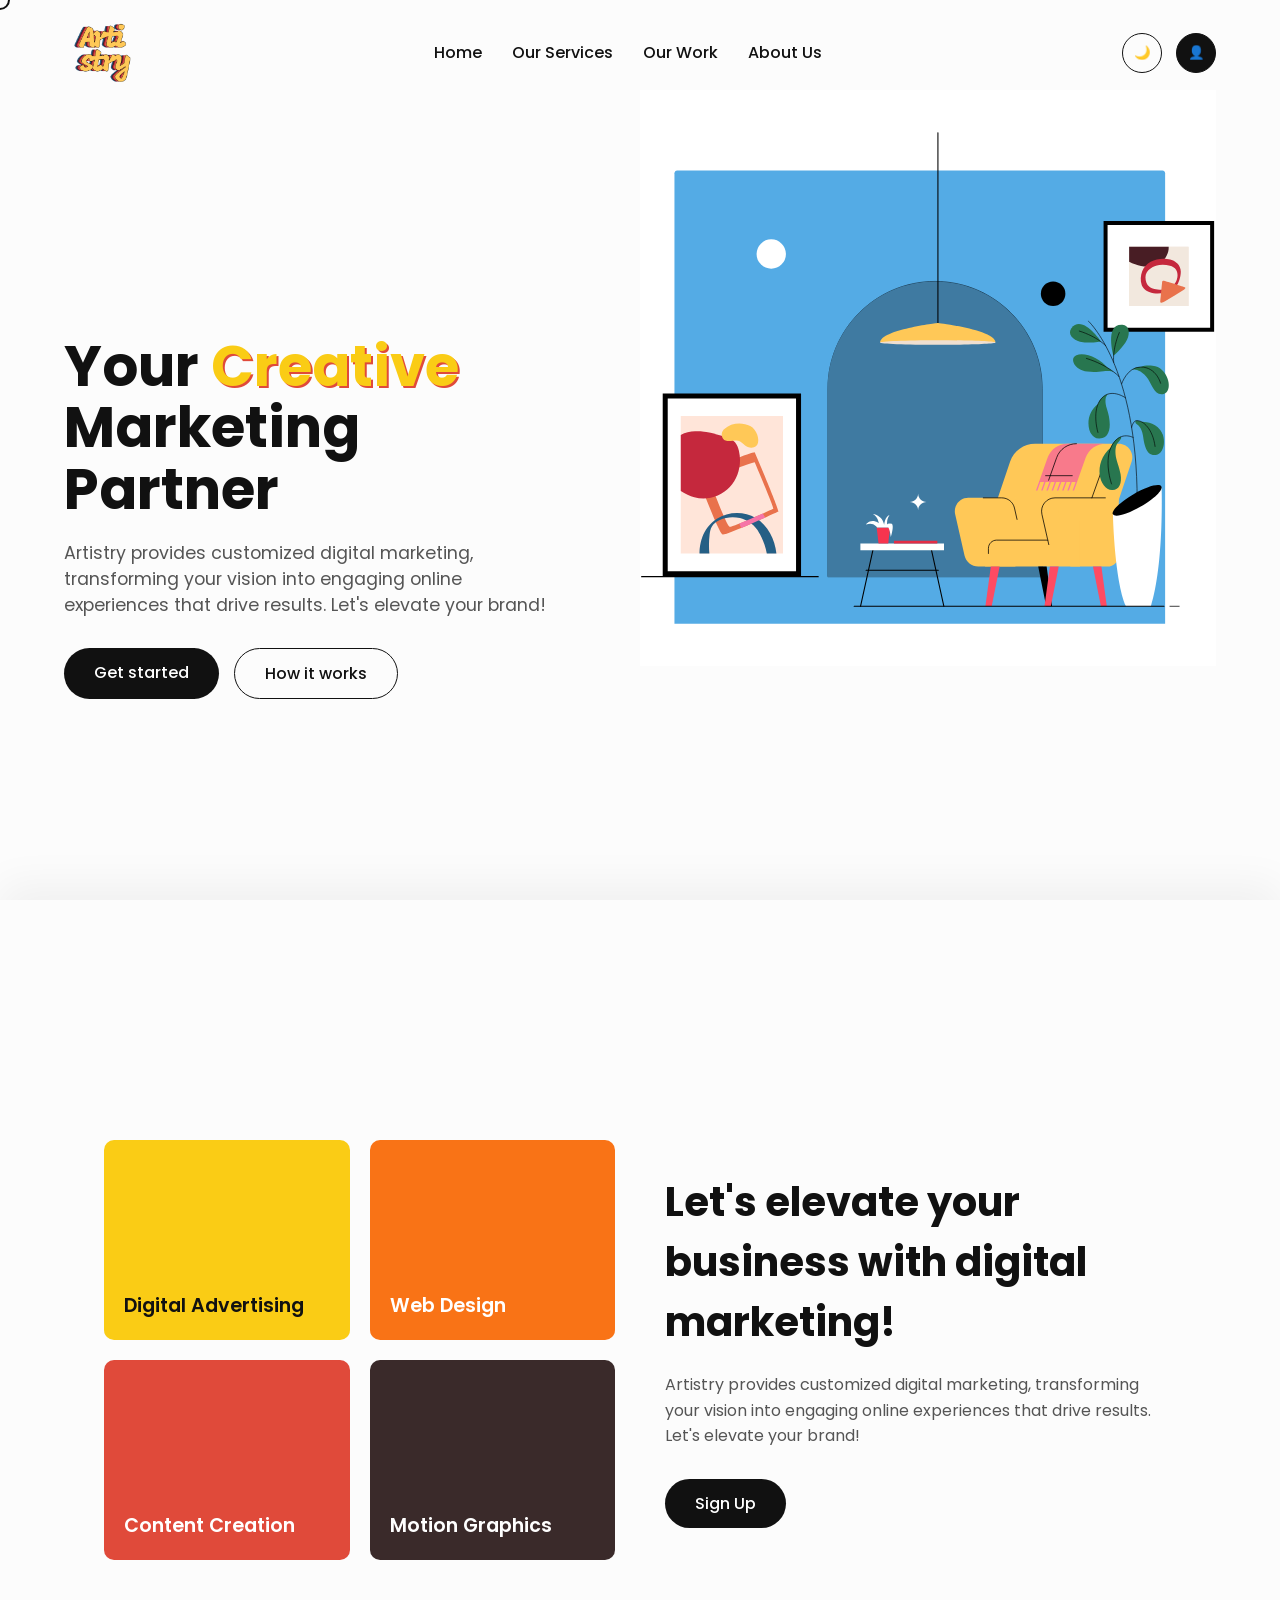
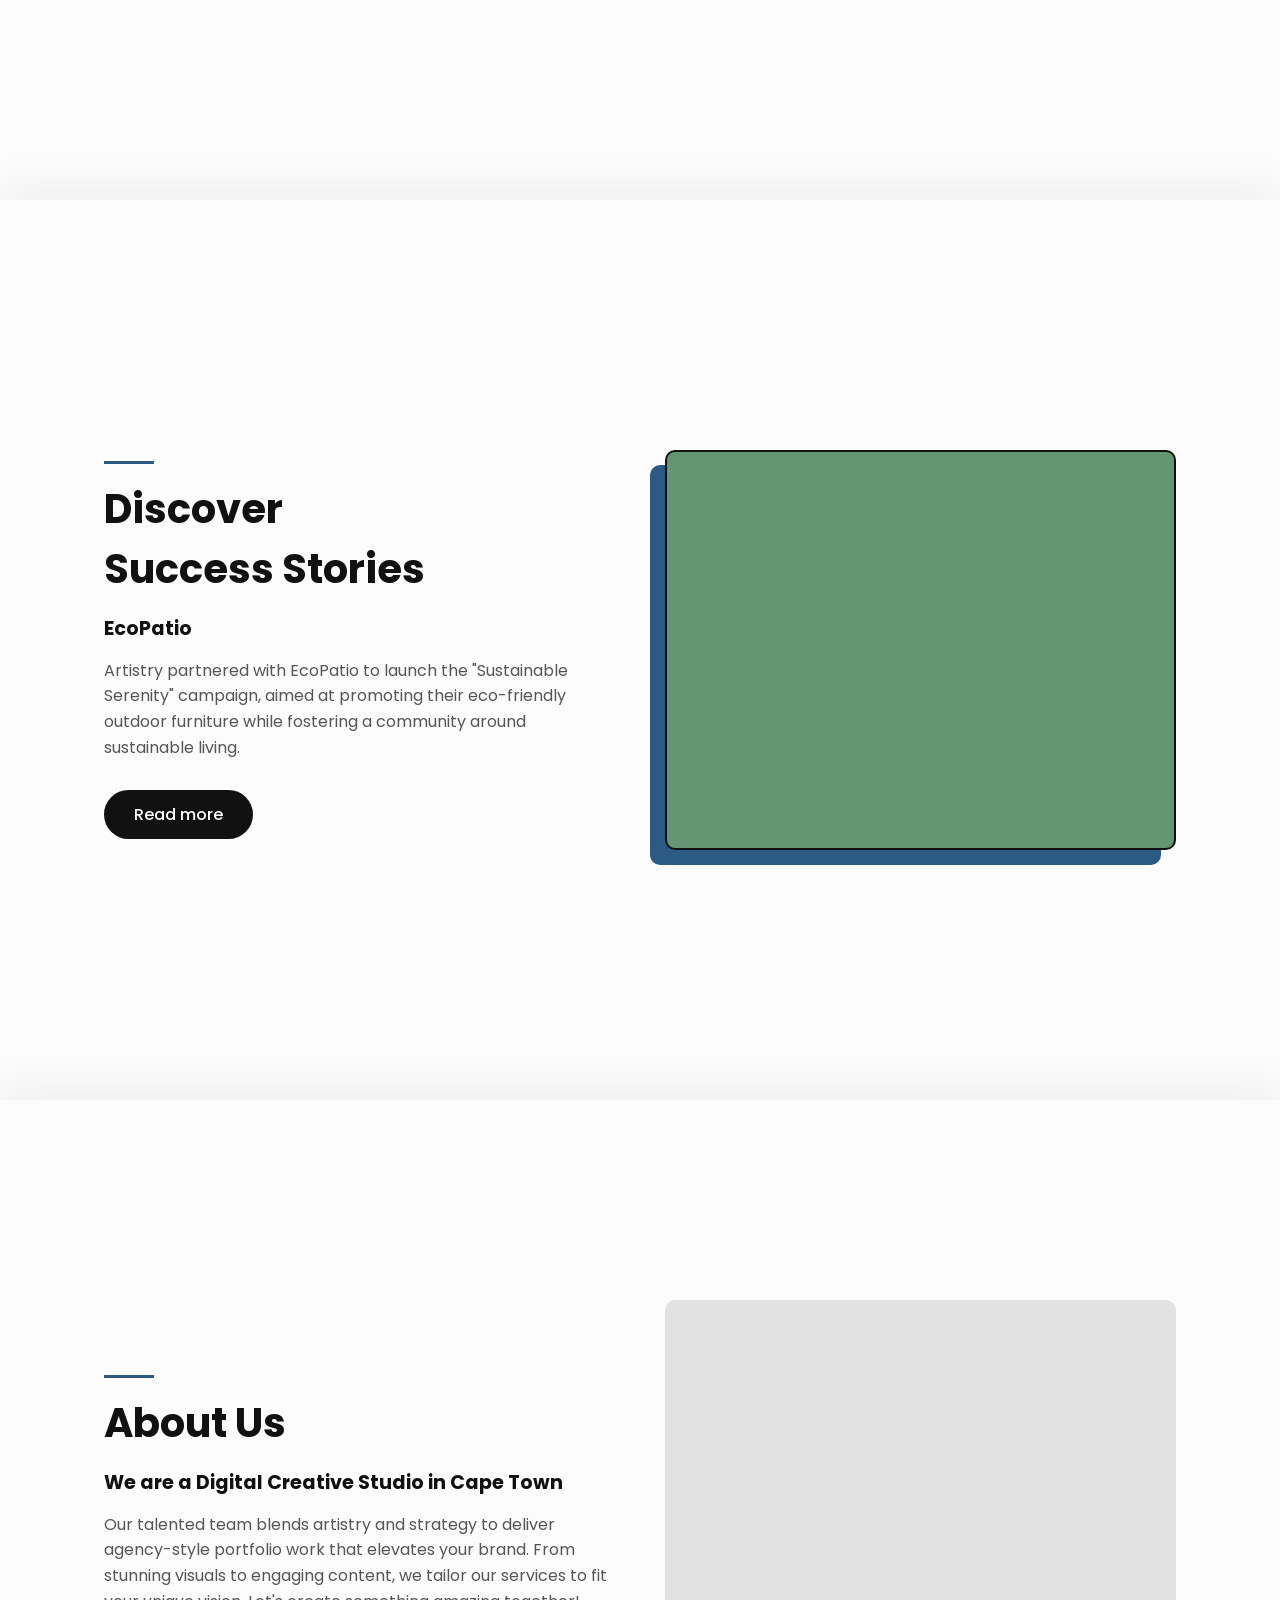
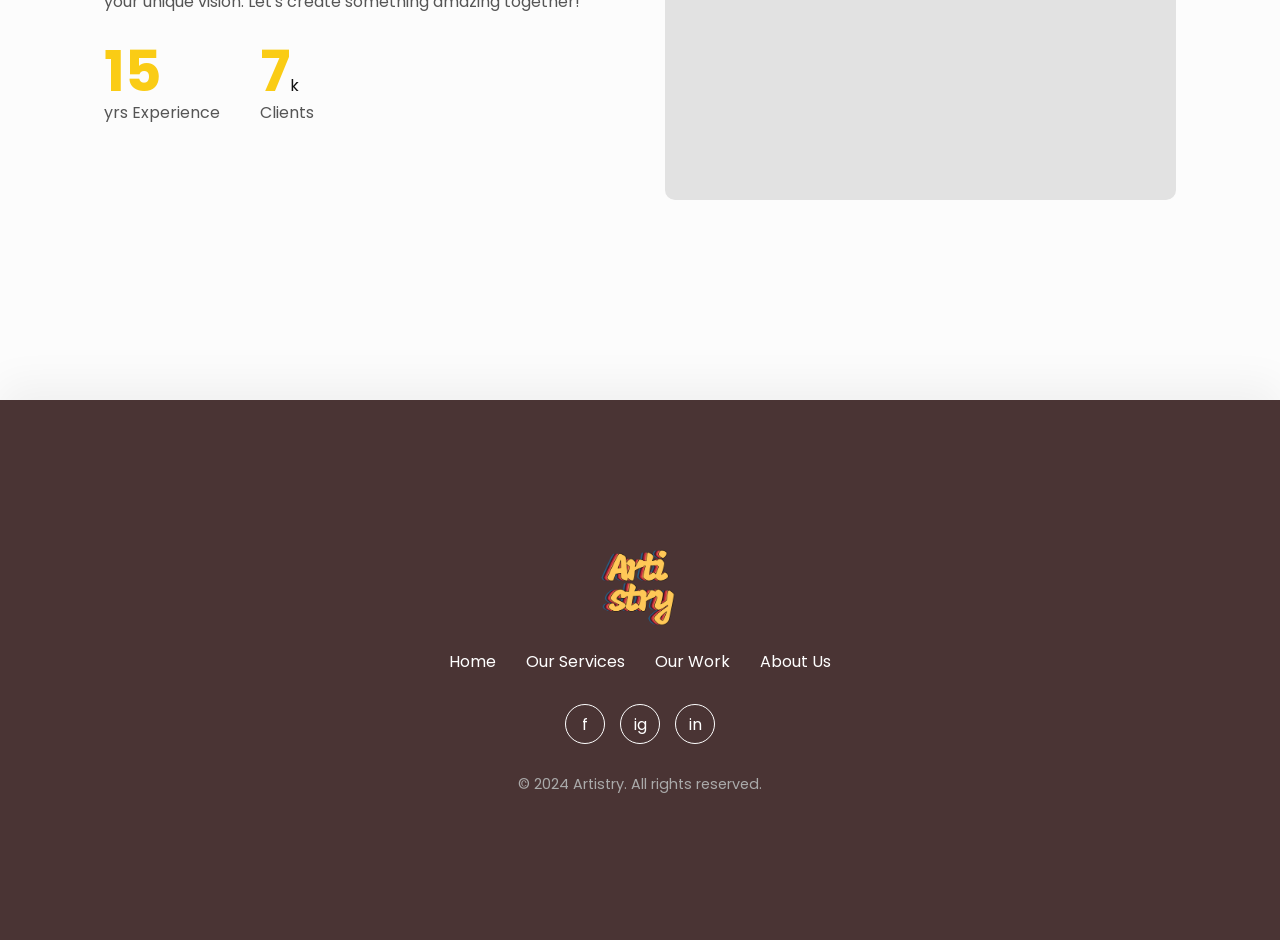
==== commit e1f2833d: "Update website sections" ====
--- a/portfolio/index.html
+++ b/portfolio/index.html
@@ -11,15 +11,16 @@
     <link href="https://fonts.googleapis.com/css2?family=Poppins:wght@300;400;500;600;700&display=swap" rel="stylesheet">
 </head>
 <body>
+
     <!-- Custom Cursor -->
     <div class="custom-cursor"></div>
 
     <!-- Navigation -->
     <header class="navbar">
-<!-- Static Header Logo -->
-<a href="#" class="logo-link">
-    <img src="images/logo.png" alt="Artistry Logo" class="logo-img">
-</a>
+        <!-- Static Header Logo -->
+        <a href="#" class="logo-link">
+            <img src="images/logo.png" alt="Artistry Logo" class="logo-img">
+        </a>
         <nav>
             <a href="#home">Home</a>
             <a href="#services">Our Services</a>
@@ -27,7 +28,8 @@
             <a href="#about">About Us</a>
         </nav>
         <div class="nav-actions">
-            <button class="icon-btn">🔍</button>
+            <!-- Dark Mode Toggle Button (Replaced Search) -->
+            <button class="icon-btn dark-mode-toggle" id="themeToggle">🌙</button>
             <button class="icon-btn profile">👤</button>
         </div>
     </header>
@@ -38,7 +40,6 @@
         <!-- SECTION 1: Hero (Full Screen, Parallax, Day-to-Night) -->
         <section id="home" class="hero stack-section">
             <div class="day-night-overlay"></div>
-
             <div class="hero-content parallax" data-speed="0.2">
                 <h1>Your <span class="highlight">Creative</span><br>Marketing Partner</h1>
                 <p>Artistry provides customized digital marketing, transforming your vision into engaging online experiences that drive results. Let's elevate your brand!</p>
@@ -48,11 +49,12 @@
                 </div>
             </div>
 
-            <!-- Parallax Decorative Elements -->
-            <div class="hero-visuals">
-                <div class="graphic-element lamp parallax" data-speed="0.05"></div>
-                <div class="graphic-element frame parallax" data-speed="0.4"></div>
-                <div class="graphic-element chair parallax" data-speed="0.15"></div>
+            <!-- Parallax SVG Hero Container -->
+            <div class="hero-visuals parallax" data-speed="0.15">
+                <!-- Day SVG (Base Layer) -->
+                <img src="images/hero-day.svg" alt="Room Day" class="svg-layer day-svg">
+                <!-- Night SVG (Glows/Lights Layer) -->
+                <img src="images/hero-night.svg" alt="Room Night" class="svg-layer night-svg">
             </div>
         </section>
 
@@ -118,11 +120,10 @@
         <!-- SECTION 5: Footer -->
         <footer class="footer stack-section">
             <div class="footer-container">
-<!-- Static Footer Logo -->
-<div class="footer-logo-container">
-    <img src="images/logo.png" alt="Artistry Logo" class="footer-logo-img">
-</div>
-
+                <!-- Static Footer Logo -->
+                <div class="footer-logo-container">
+                    <img src="images/logo.png" alt="Artistry Logo" class="footer-logo-img">
+                </div>
                 <nav class="footer-nav">
                     <a href="#home">Home</a>
                     <a href="#services">Our Services</a>
@@ -143,4 +144,4 @@
     <!-- Updated JS File Reference -->
     <script src="portfolio1.js"></script>
 </body>
-</html>+</html>
--- a/portfolio/portfolio1.css
+++ b/portfolio/portfolio1.css
@@ -6,12 +6,17 @@
     cursor: none; /* Hide default cursor for custom cursor */
 }
 
+html {
+    background-color: #fcfcfc;
+}
+
 body {
     font-family: 'Poppins', sans-serif;
     color: #111;
     background-color: #fcfcfc;
     overflow-x: hidden;
 }
+
 /* --- Static Logo Styles --- */
 .logo-link {
     display: inline-block;
@@ -23,7 +28,7 @@
 }
 
 .logo-img {
-    max-height: 45px; /* Ensures the logo sits perfectly inside your header */
+    max-height: 65px; /* Ensures the logo sits perfectly inside your header */
     width: auto;
     display: block;
     object-fit: contain;
@@ -36,7 +41,7 @@
 }
 
 .footer-logo-img {
-    max-height: 75px; /* Slightly larger presence in the dark footer */
+    max-height: 85px; /* Slightly larger presence in the dark footer */
     width: auto;
     display: block;
     object-fit: contain;
@@ -99,6 +104,7 @@
     width: 40px;
     height: 40px;
     margin-left: 10px;
+    transition: background-color 0.2s;
 }
 
 .nav-actions .profile {
@@ -202,46 +208,32 @@
     gap: 15px;
 }
 
+/* --- Hero SVGs Container --- */
 .hero-visuals {
     position: absolute;
     right: 5%;
     top: 10%;
-    width: 50%;
-    height: 80%;
+    width: 45%;
+    height: auto;
     z-index: 0;
 }
 
-/* Placeholder styles for hero visual elements to demonstrate parallax */
-.graphic-element {
+.svg-layer {
     position: absolute;
-    border-radius: 10px;
-}
-
-.lamp {
-    width: 300px;
-    height: 400px;
-    background: #2b5b84;
-    right: 10%;
-    top: 10%;
-    border-radius: 200px 200px 0 0;
-}
-
-.chair {
-    width: 200px;
-    height: 180px;
-    background: #facc15;
-    right: 20%;
-    bottom: 10%;
-    border-radius: 20px;
-}
-
-.frame {
-    width: 120px;
-    height: 150px;
-    background: #e04a3a;
-    left: 10%;
-    bottom: 20%;
-    border: 5px solid #111;
+    top: 0;
+    left: 0;
+    width: 100%;
+    height: auto;
+    transition: opacity 0.1s ease-out;
+}
+
+.day-svg {
+    z-index: 1;
+}
+
+.night-svg {
+    opacity: 0;
+    z-index: 2;
 }
 
 /* --- Section 2: Services --- */
@@ -444,6 +436,19 @@
 .copyright {
     color: #aaa;
     font-size: 0.9rem;
+}
+
+/* --- Dark Mode Inversion --- */
+body.invert-theme {
+    filter: invert(1) hue-rotate(180deg);
+}
+
+body.invert-theme img,
+body.invert-theme .hero-visuals,
+body.invert-theme .day-night-overlay,
+body.invert-theme .visual-box,
+body.invert-theme .custom-cursor {
+    filter: invert(1) hue-rotate(180deg);
 }
 
 /* Mobile Responsiveness */
